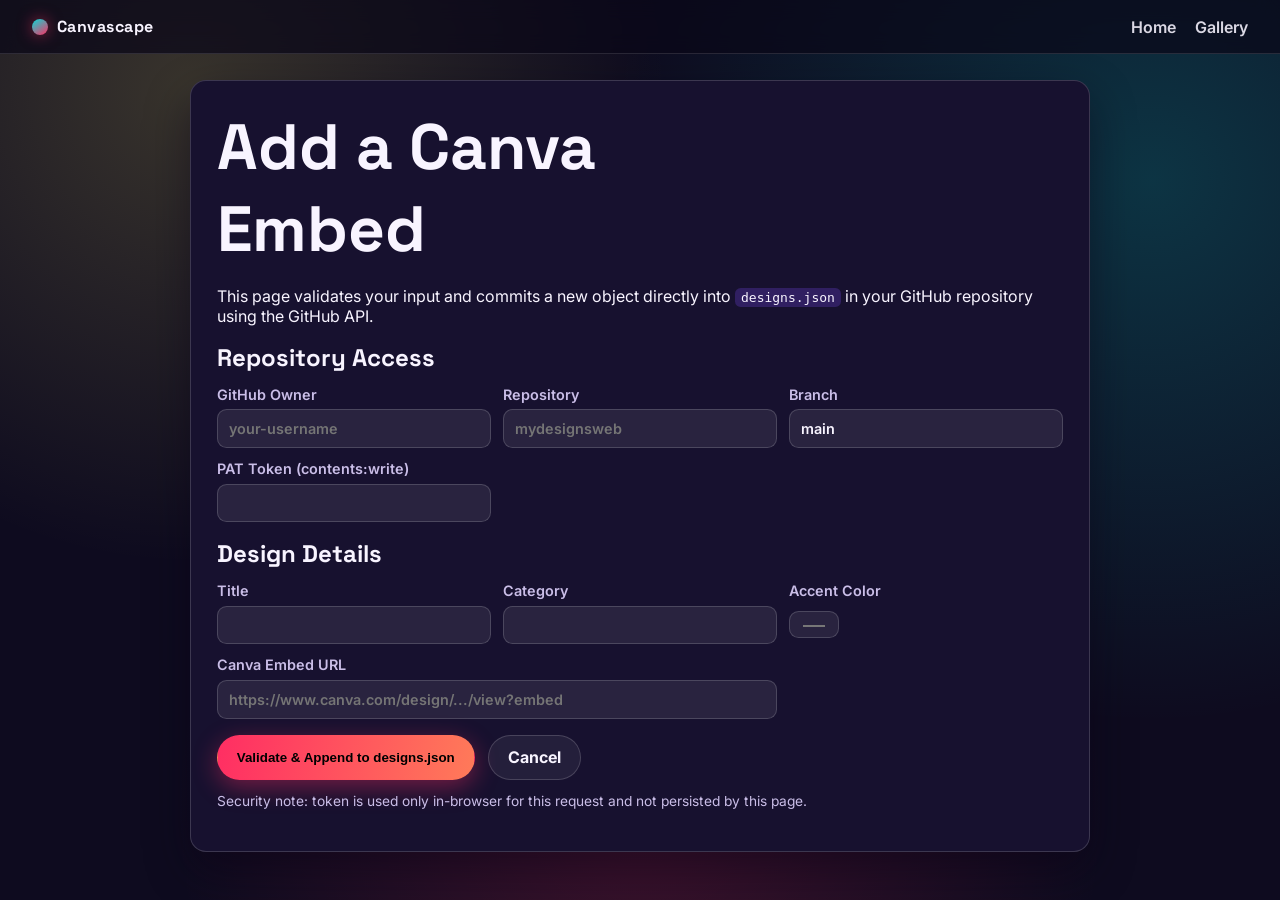
==== add-design.html @ a6a27730 "Add validated GitHub-backed design uploader page" ====
<!DOCTYPE html>
<html lang="en">
  <head>
    <meta charset="UTF-8" />
    <meta name="viewport" content="width=device-width, initial-scale=1.0" />
    <title>Add Canva Design — Canvascape</title>
    <meta
      name="description"
      content="Validated Canva embed uploader that appends design data into designs.json in your GitHub repository."
    />
    <link rel="preconnect" href="https://fonts.googleapis.com" />
    <link rel="preconnect" href="https://fonts.gstatic.com" crossorigin />
    <link
      href="https://fonts.googleapis.com/css2?family=Inter:wght@400;600;700;800&family=Space+Grotesk:wght@600;700&display=swap"
      rel="stylesheet"
    />
    <link rel="stylesheet" href="styles.css" />
  </head>
  <body>
    <header class="topbar">
      <a class="logo" href="index.html" aria-label="Canvascape home">
        <span class="logo-mark"></span>
        Canvascape
      </a>
      <nav class="topnav" aria-label="Primary navigation">
        <a href="index.html">Home</a>
        <a href="index.html#gallery">Gallery</a>
      </nav>
    </header>

    <main class="admin-wrap">
      <section class="admin-panel">
        <h1>Add a Canva Embed</h1>
        <p>
          This page validates your input and commits a new object directly into
          <code>designs.json</code> in your GitHub repository using the GitHub API.
        </p>

        <form id="designForm" novalidate>
          <h2>Repository Access</h2>
          <div class="form-grid">
            <label>
              GitHub Owner
              <input name="owner" placeholder="your-username" required />
            </label>
            <label>
              Repository
              <input name="repo" placeholder="mydesignsweb" required />
            </label>
            <label>
              Branch
              <input name="branch" value="main" required />
            </label>
            <label>
              PAT Token (contents:write)
              <input name="token" type="password" required autocomplete="off" />
            </label>
          </div>

          <h2>Design Details</h2>
          <div class="form-grid">
            <label>
              Title
              <input name="title" maxlength="80" required />
            </label>
            <label>
              Category
              <input name="category" maxlength="40" required />
            </label>
            <label>
              Accent Color
              <input name="accent" type="color" value="#ff2e63" required />
            </label>
            <label class="span-2">
              Canva Embed URL
              <input
                name="embedUrl"
                type="url"
                placeholder="https://www.canva.com/design/.../view?embed"
                required
              />
            </label>
          </div>

          <div class="hero-actions">
            <button class="cta" type="submit">Validate & Append to designs.json</button>
            <a class="ghost-btn" href="index.html">Cancel</a>
          </div>
          <p class="hint">
            Security note: token is used only in-browser for this request and not persisted by this page.
          </p>
          <p id="status" role="status" aria-live="polite" class="status"></p>
        </form>
      </section>
    </main>

    <script src="admin.js" defer></script>
  </body>
</html>
---- styles.css ----
:root {
  --bg: #0e0b1f;
  --bg-alt: #17112f;
  --text: #f8f4ff;
  --muted: #cabee8;
  --card: rgba(255, 255, 255, 0.08);
  --border: rgba(255, 255, 255, 0.16);
  --shadow: 0 18px 45px rgba(8, 3, 20, 0.45);
  --accent-a: #ff2e63;
  --accent-b: #08d9d6;
  --accent-c: #f9ed69;
  --accent-d: #7c4dff;
}

* {
  box-sizing: border-box;
}

html,
body {
  margin: 0;
  min-height: 100%;
}

body {
  font-family: Inter, system-ui, -apple-system, Segoe UI, Roboto, Arial, sans-serif;
  color: var(--text);
  background:
    radial-gradient(circle at 15% 10%, rgba(249, 237, 105, 0.18), transparent 35%),
    radial-gradient(circle at 90% 20%, rgba(8, 217, 214, 0.2), transparent 40%),
    radial-gradient(circle at 50% 90%, rgba(255, 46, 99, 0.2), transparent 45%),
    var(--bg);
  cursor: none;
}

a {
  color: inherit;
  text-decoration: none;
}

.topbar {
  position: sticky;
  top: 0;
  z-index: 30;
  padding: 1rem clamp(1rem, 2.5vw, 2rem);
  background: rgba(11, 8, 24, 0.72);
  backdrop-filter: blur(10px);
  border-bottom: 1px solid rgba(255, 255, 255, 0.12);
  display: flex;
  align-items: center;
  justify-content: space-between;
  gap: 1rem;
}

.logo {
  display: inline-flex;
  align-items: center;
  font-family: 'Space Grotesk', sans-serif;
  font-weight: 700;
  letter-spacing: 0.03em;
}

.logo-mark {
  width: 1rem;
  height: 1rem;
  margin-right: 0.55rem;
  border-radius: 50%;
  background: linear-gradient(145deg, var(--accent-b), var(--accent-a));
  box-shadow: 0 0 0.9rem rgba(255, 46, 99, 0.55);
}

.topnav {
  display: flex;
  gap: clamp(0.5rem, 2vw, 1.2rem);
  flex-wrap: wrap;
}

.topnav a {
  opacity: 0.88;
  font-weight: 600;
}

.topnav a:hover {
  opacity: 1;
  color: var(--accent-c);
}

main {
  width: min(1100px, 92vw);
  margin: 0 auto;
}

.hero {
  padding: clamp(2rem, 7vw, 6rem) 0 2rem;
}

.eyebrow {
  text-transform: uppercase;
  letter-spacing: 0.08em;
  color: var(--accent-b);
  font-weight: 700;
  margin: 0 0 0.8rem;
}

h1,
h2 {
  font-family: 'Space Grotesk', Inter, sans-serif;
  margin: 0;
}

h1 {
  font-size: clamp(2rem, 5vw, 4rem);
  max-width: 13ch;
}

.hero-copy {
  max-width: 58ch;
  color: var(--muted);
  font-size: clamp(1rem, 1.8vw, 1.2rem);
  line-height: 1.65;
  margin: 1rem 0 1.5rem;
}

.hero-actions {
  display: flex;
  gap: 0.8rem;
  flex-wrap: wrap;
}

.cta,
.ghost-btn,
.filter-btn {
  border-radius: 999px;
  border: 1px solid transparent;
  font-weight: 700;
  padding: 0.72rem 1.2rem;
  transition: transform 150ms ease, box-shadow 150ms ease, background 150ms ease;
}

.cta {
  background: linear-gradient(100deg, var(--accent-a), #ff7a59);
  box-shadow: 0 7px 24px rgba(255, 46, 99, 0.4);
}

.cta:hover,
.ghost-btn:hover,
.filter-btn:hover {
  transform: translateY(-2px);
}

.ghost-btn,
.filter-btn {
  background: rgba(255, 255, 255, 0.06);
  border-color: var(--border);
  color: var(--text);
}

.gallery-section {
  padding: 1.5rem 0 3rem;
}

.section-heading p {
  color: var(--muted);
}

code {
  background: rgba(124, 77, 255, 0.24);
  padding: 0.12rem 0.4rem;
  border-radius: 0.35rem;
}

.filters {
  display: flex;
  flex-wrap: wrap;
  gap: 0.55rem;
  margin: 1.15rem 0 1.2rem;
}

.filter-btn.active {
  background: linear-gradient(120deg, var(--accent-d), var(--accent-b));
  border-color: transparent;
}

.design-grid {
  display: grid;
  grid-template-columns: repeat(auto-fit, minmax(260px, 1fr));
  gap: 1rem;
}

.design-card {
  background: var(--card);
  border: 1px solid var(--border);
  border-radius: 1.1rem;
  padding: 0.95rem;
  box-shadow: var(--shadow);
  display: grid;
  gap: 0.8rem;
}

.design-embed {
  width: 100%;
  min-height: 240px;
  border: none;
  border-radius: 0.8rem;
  background: linear-gradient(120deg, rgba(124, 77, 255, 0.25), rgba(8, 217, 214, 0.16));
}

.design-placeholder {
  min-height: 240px;
  border-radius: 0.8rem;
  padding: 1rem;
  background: linear-gradient(135deg, rgba(255, 46, 99, 0.24), rgba(8, 217, 214, 0.15));
  border: 1px dashed rgba(255, 255, 255, 0.45);
  color: #fff;
}

.design-meta {
  display: flex;
  align-items: center;
  justify-content: space-between;
  gap: 0.7rem;
}

.tag {
  font-size: 0.76rem;
  border-radius: 999px;
  padding: 0.3rem 0.6rem;
  background: rgba(255, 255, 255, 0.13);
  text-transform: uppercase;
  letter-spacing: 0.06em;
}

.workflow {
  margin: 0 0 4rem;
  background: var(--bg-alt);
  border: 1px solid var(--border);
  border-radius: 1rem;
  padding: 1rem 1.2rem;
}

.workflow ol {
  margin: 0.7rem 0 0;
  padding-inline-start: 1.15rem;
  color: var(--muted);
}

.footer {
  border-top: 1px solid var(--border);
  text-align: center;
  color: var(--muted);
  padding: 1.2rem;
}

.cursor-dot,
.cursor-ring {
  position: fixed;
  top: 0;
  left: 0;
  transform: translate(-50%, -50%);
  pointer-events: none;
  z-index: 999;
}

.cursor-dot {
  width: 12px;
  height: 12px;
  background: #ff2a2a;
  border-radius: 50%;
}

.cursor-ring {
  width: 36px;
  height: 36px;
  border: 2px solid #ff2a2a;
  border-radius: 50%;
  mix-blend-mode: screen;
}

@media (max-width: 720px) {
  body {
    cursor: auto;
  }

  .cursor-dot,
  .cursor-ring {
    display: none;
  }

  .topbar {
    position: static;
  }
}

@media (prefers-reduced-motion: reduce) {
  *,
  *::before,
  *::after {
    animation-duration: 0.01ms !important;
    animation-iteration-count: 1 !important;
    transition-duration: 0.01ms !important;
    scroll-behavior: auto !important;
  }
}

.admin-wrap {
  width: min(900px, 92vw);
  margin: 1.6rem auto 3rem;
}

.admin-panel {
  background: var(--bg-alt);
  border: 1px solid var(--border);
  border-radius: 1rem;
  box-shadow: var(--shadow);
  padding: clamp(1rem, 2vw, 1.8rem);
}

.admin-panel h1 {
  margin-bottom: 0.4rem;
}

.form-grid {
  margin: 0.8rem 0 1rem;
  display: grid;
  grid-template-columns: repeat(auto-fit, minmax(220px, 1fr));
  gap: 0.75rem;
}

.form-grid label {
  display: grid;
  gap: 0.4rem;
  font-size: 0.9rem;
  font-weight: 600;
  color: var(--muted);
}

.form-grid input {
  border: 1px solid var(--border);
  border-radius: 0.6rem;
  background: rgba(255, 255, 255, 0.08);
  color: var(--text);
  padding: 0.62rem 0.7rem;
  font: inherit;
}

.form-grid input:focus {
  outline: 2px solid rgba(8, 217, 214, 0.6);
  border-color: transparent;
}

.span-2 {
  grid-column: span 2;
}

.hint {
  color: var(--muted);
  font-size: 0.86rem;
}

.status {
  font-weight: 700;
  margin-top: 0.8rem;
}

.status.error {
  color: #ff7f95;
}

@media (max-width: 720px) {
  .span-2 {
    grid-column: span 1;
  }
}
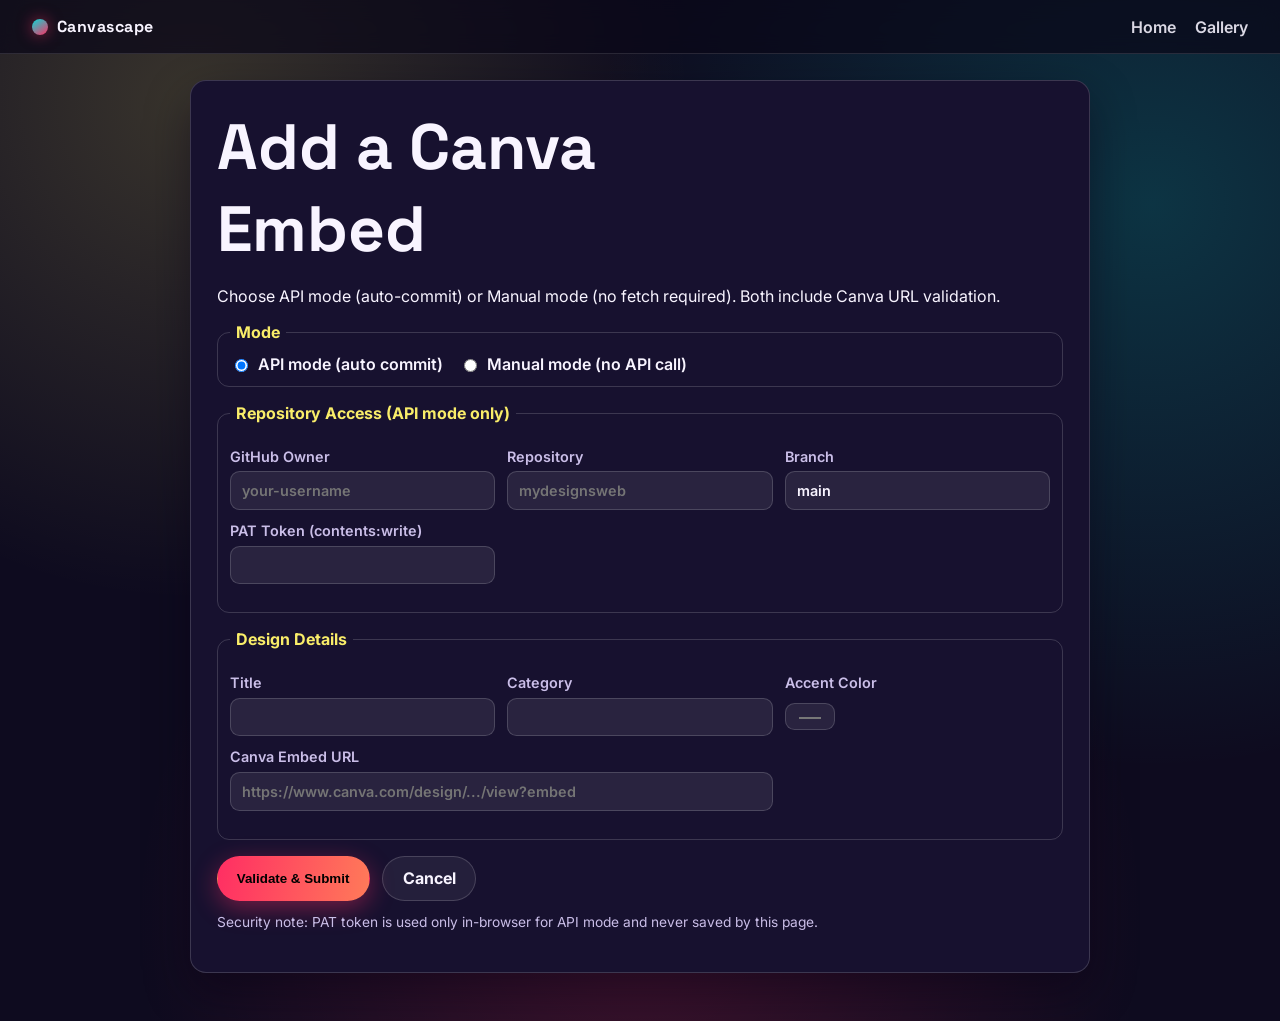
==== commit fa761353: "Reorganize uploader form and add explicit manual mode" ====
--- a/add-design.html
+++ b/add-design.html
@@ -32,65 +32,88 @@
       <section class="admin-panel">
         <h1>Add a Canva Embed</h1>
         <p>
-          This page validates your input and commits a new object directly into
-          <code>designs.json</code> in your GitHub repository using the GitHub API.
+          Choose API mode (auto-commit) or Manual mode (no fetch required). Both include Canva URL validation.
         </p>
 
         <form id="designForm" novalidate>
-          <h2>Repository Access</h2>
-          <div class="form-grid">
-            <label>
-              GitHub Owner
-              <input name="owner" placeholder="your-username" required />
-            </label>
-            <label>
-              Repository
-              <input name="repo" placeholder="mydesignsweb" required />
-            </label>
-            <label>
-              Branch
-              <input name="branch" value="main" required />
-            </label>
-            <label>
-              PAT Token (contents:write)
-              <input name="token" type="password" required autocomplete="off" />
-            </label>
-          </div>
+          <fieldset class="form-block">
+            <legend>Mode</legend>
+            <div class="mode-switch" role="radiogroup" aria-label="Uploader mode">
+              <label><input type="radio" name="mode" value="api" checked /> API mode (auto commit)</label>
+              <label><input type="radio" name="mode" value="manual" /> Manual mode (no API call)</label>
+            </div>
+          </fieldset>
 
-          <h2>Design Details</h2>
-          <div class="form-grid">
-            <label>
-              Title
-              <input name="title" maxlength="80" required />
-            </label>
-            <label>
-              Category
-              <input name="category" maxlength="40" required />
-            </label>
-            <label>
-              Accent Color
-              <input name="accent" type="color" value="#ff2e63" required />
-            </label>
-            <label class="span-2">
-              Canva Embed URL
-              <input
-                name="embedUrl"
-                type="url"
-                placeholder="https://www.canva.com/design/.../view?embed"
-                required
-              />
-            </label>
-          </div>
+          <fieldset class="form-block" id="repoBlock">
+            <legend>Repository Access (API mode only)</legend>
+            <div class="form-grid">
+              <label>
+                GitHub Owner
+                <input name="owner" placeholder="your-username" />
+              </label>
+              <label>
+                Repository
+                <input name="repo" placeholder="mydesignsweb" />
+              </label>
+              <label>
+                Branch
+                <input name="branch" value="main" />
+              </label>
+              <label>
+                PAT Token (contents:write)
+                <input name="token" type="password" autocomplete="off" />
+              </label>
+            </div>
+          </fieldset>
+
+          <fieldset class="form-block">
+            <legend>Design Details</legend>
+            <div class="form-grid">
+              <label>
+                Title
+                <input name="title" maxlength="80" required />
+              </label>
+              <label>
+                Category
+                <input name="category" maxlength="40" required />
+              </label>
+              <label>
+                Accent Color
+                <input name="accent" type="color" value="#ff2e63" required />
+              </label>
+              <label class="span-2">
+                Canva Embed URL
+                <input
+                  name="embedUrl"
+                  type="url"
+                  placeholder="https://www.canva.com/design/.../view?embed"
+                  required
+                />
+              </label>
+            </div>
+          </fieldset>
 
           <div class="hero-actions">
-            <button class="cta" type="submit">Validate & Append to designs.json</button>
+            <button class="cta" type="submit">Validate & Submit</button>
             <a class="ghost-btn" href="index.html">Cancel</a>
           </div>
           <p class="hint">
-            Security note: token is used only in-browser for this request and not persisted by this page.
+            Security note: PAT token is used only in-browser for API mode and never saved by this page.
           </p>
           <p id="status" role="status" aria-live="polite" class="status"></p>
         </form>
+
+        <section id="manualFallback" class="manual-fallback hidden" aria-live="polite">
+          <h2>Manual update block</h2>
+          <p>
+            Copy this JSON object and append it inside your <code>designs.json</code> array, then commit on GitHub.
+          </p>
+          <textarea id="manualJson" rows="8" readonly></textarea>
+          <div class="hero-actions">
+            <button id="copyJson" class="ghost-btn" type="button">Copy JSON object</button>
+            <a id="openEditor" class="ghost-btn" target="_blank" rel="noopener">Open GitHub designs.json editor</a>
+          </div>
+        </section>
       </section>
     </main>
 
--- a/styles.css
+++ b/styles.css
@@ -371,3 +371,56 @@
     grid-column: span 1;
   }
 }
+
+.manual-fallback {
+  margin-top: 1.2rem;
+  border: 1px solid var(--border);
+  border-radius: 0.8rem;
+  padding: 1rem;
+  background: rgba(255, 255, 255, 0.04);
+}
+
+.hidden {
+  display: none;
+}
+
+#manualJson {
+  width: 100%;
+  border: 1px solid var(--border);
+  border-radius: 0.6rem;
+  margin: 0.6rem 0 0.8rem;
+  background: #130d26;
+  color: #f6f1ff;
+  padding: 0.8rem;
+  font-family: ui-monospace, SFMono-Regular, Menlo, Consolas, monospace;
+}
+
+.form-block {
+  margin: 0 0 1rem;
+  border: 1px solid var(--border);
+  border-radius: 0.75rem;
+  padding: 0.75rem;
+}
+
+.form-block legend {
+  padding: 0 0.4rem;
+  font-weight: 700;
+  color: var(--accent-c);
+}
+
+.mode-switch {
+  display: flex;
+  gap: 1rem;
+  flex-wrap: wrap;
+}
+
+.mode-switch label {
+  display: inline-flex;
+  align-items: center;
+  gap: 0.45rem;
+  font-weight: 600;
+}
+
+.dimmed {
+  opacity: 0.45;
+}
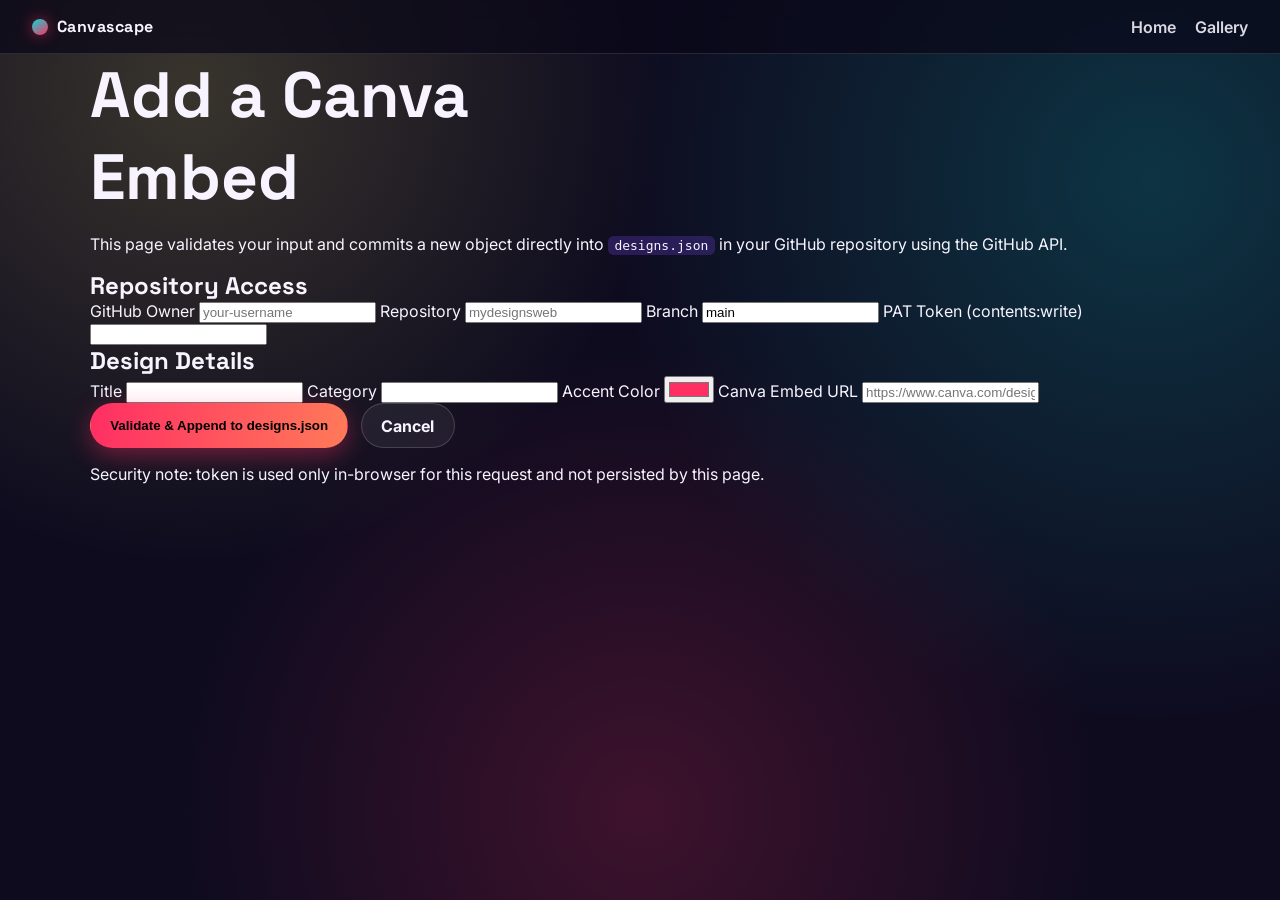
==== commit 95bcbab0: "Merge branch 'main' into codex/create-bold-colorful-portfolio-website-dgyn2u" ====
--- a/add-design.html
+++ b/add-design.html
@@ -32,88 +32,65 @@
       <section class="admin-panel">
         <h1>Add a Canva Embed</h1>
         <p>
-          Choose API mode (auto-commit) or Manual mode (no fetch required). Both include Canva URL validation.
+          This page validates your input and commits a new object directly into
+          <code>designs.json</code> in your GitHub repository using the GitHub API.
         </p>
 
         <form id="designForm" novalidate>
-          <fieldset class="form-block">
-            <legend>Mode</legend>
-            <div class="mode-switch" role="radiogroup" aria-label="Uploader mode">
-              <label><input type="radio" name="mode" value="api" checked /> API mode (auto commit)</label>
-              <label><input type="radio" name="mode" value="manual" /> Manual mode (no API call)</label>
-            </div>
-          </fieldset>
+          <h2>Repository Access</h2>
+          <div class="form-grid">
+            <label>
+              GitHub Owner
+              <input name="owner" placeholder="your-username" required />
+            </label>
+            <label>
+              Repository
+              <input name="repo" placeholder="mydesignsweb" required />
+            </label>
+            <label>
+              Branch
+              <input name="branch" value="main" required />
+            </label>
+            <label>
+              PAT Token (contents:write)
+              <input name="token" type="password" required autocomplete="off" />
+            </label>
+          </div>
 
-          <fieldset class="form-block" id="repoBlock">
-            <legend>Repository Access (API mode only)</legend>
-            <div class="form-grid">
-              <label>
-                GitHub Owner
-                <input name="owner" placeholder="your-username" />
-              </label>
-              <label>
-                Repository
-                <input name="repo" placeholder="mydesignsweb" />
-              </label>
-              <label>
-                Branch
-                <input name="branch" value="main" />
-              </label>
-              <label>
-                PAT Token (contents:write)
-                <input name="token" type="password" autocomplete="off" />
-              </label>
-            </div>
-          </fieldset>
-
-          <fieldset class="form-block">
-            <legend>Design Details</legend>
-            <div class="form-grid">
-              <label>
-                Title
-                <input name="title" maxlength="80" required />
-              </label>
-              <label>
-                Category
-                <input name="category" maxlength="40" required />
-              </label>
-              <label>
-                Accent Color
-                <input name="accent" type="color" value="#ff2e63" required />
-              </label>
-              <label class="span-2">
-                Canva Embed URL
-                <input
-                  name="embedUrl"
-                  type="url"
-                  placeholder="https://www.canva.com/design/.../view?embed"
-                  required
-                />
-              </label>
-            </div>
-          </fieldset>
+          <h2>Design Details</h2>
+          <div class="form-grid">
+            <label>
+              Title
+              <input name="title" maxlength="80" required />
+            </label>
+            <label>
+              Category
+              <input name="category" maxlength="40" required />
+            </label>
+            <label>
+              Accent Color
+              <input name="accent" type="color" value="#ff2e63" required />
+            </label>
+            <label class="span-2">
+              Canva Embed URL
+              <input
+                name="embedUrl"
+                type="url"
+                placeholder="https://www.canva.com/design/.../view?embed"
+                required
+              />
+            </label>
+          </div>
 
           <div class="hero-actions">
-            <button class="cta" type="submit">Validate & Submit</button>
+            <button class="cta" type="submit">Validate & Append to designs.json</button>
             <a class="ghost-btn" href="index.html">Cancel</a>
           </div>
           <p class="hint">
-            Security note: PAT token is used only in-browser for API mode and never saved by this page.
+            Security note: token is used only in-browser for this request and not persisted by this page.
           </p>
           <p id="status" role="status" aria-live="polite" class="status"></p>
         </form>
-
-        <section id="manualFallback" class="manual-fallback hidden" aria-live="polite">
-          <h2>Manual update block</h2>
-          <p>
-            Copy this JSON object and append it inside your <code>designs.json</code> array, then commit on GitHub.
-          </p>
-          <textarea id="manualJson" rows="8" readonly></textarea>
-          <div class="hero-actions">
-            <button id="copyJson" class="ghost-btn" type="button">Copy JSON object</button>
-            <a id="openEditor" class="ghost-btn" target="_blank" rel="noopener">Open GitHub designs.json editor</a>
-          </div>
-        </section>
       </section>
     </main>
 
--- a/styles.css
+++ b/styles.css
@@ -301,126 +301,3 @@
     scroll-behavior: auto !important;
   }
 }
-
-.admin-wrap {
-  width: min(900px, 92vw);
-  margin: 1.6rem auto 3rem;
-}
-
-.admin-panel {
-  background: var(--bg-alt);
-  border: 1px solid var(--border);
-  border-radius: 1rem;
-  box-shadow: var(--shadow);
-  padding: clamp(1rem, 2vw, 1.8rem);
-}
-
-.admin-panel h1 {
-  margin-bottom: 0.4rem;
-}
-
-.form-grid {
-  margin: 0.8rem 0 1rem;
-  display: grid;
-  grid-template-columns: repeat(auto-fit, minmax(220px, 1fr));
-  gap: 0.75rem;
-}
-
-.form-grid label {
-  display: grid;
-  gap: 0.4rem;
-  font-size: 0.9rem;
-  font-weight: 600;
-  color: var(--muted);
-}
-
-.form-grid input {
-  border: 1px solid var(--border);
-  border-radius: 0.6rem;
-  background: rgba(255, 255, 255, 0.08);
-  color: var(--text);
-  padding: 0.62rem 0.7rem;
-  font: inherit;
-}
-
-.form-grid input:focus {
-  outline: 2px solid rgba(8, 217, 214, 0.6);
-  border-color: transparent;
-}
-
-.span-2 {
-  grid-column: span 2;
-}
-
-.hint {
-  color: var(--muted);
-  font-size: 0.86rem;
-}
-
-.status {
-  font-weight: 700;
-  margin-top: 0.8rem;
-}
-
-.status.error {
-  color: #ff7f95;
-}
-
-@media (max-width: 720px) {
-  .span-2 {
-    grid-column: span 1;
-  }
-}
-
-.manual-fallback {
-  margin-top: 1.2rem;
-  border: 1px solid var(--border);
-  border-radius: 0.8rem;
-  padding: 1rem;
-  background: rgba(255, 255, 255, 0.04);
-}
-
-.hidden {
-  display: none;
-}
-
-#manualJson {
-  width: 100%;
-  border: 1px solid var(--border);
-  border-radius: 0.6rem;
-  margin: 0.6rem 0 0.8rem;
-  background: #130d26;
-  color: #f6f1ff;
-  padding: 0.8rem;
-  font-family: ui-monospace, SFMono-Regular, Menlo, Consolas, monospace;
-}
-
-.form-block {
-  margin: 0 0 1rem;
-  border: 1px solid var(--border);
-  border-radius: 0.75rem;
-  padding: 0.75rem;
-}
-
-.form-block legend {
-  padding: 0 0.4rem;
-  font-weight: 700;
-  color: var(--accent-c);
-}
-
-.mode-switch {
-  display: flex;
-  gap: 1rem;
-  flex-wrap: wrap;
-}
-
-.mode-switch label {
-  display: inline-flex;
-  align-items: center;
-  gap: 0.45rem;
-  font-weight: 600;
-}
-
-.dimmed {
-  opacity: 0.45;
-}
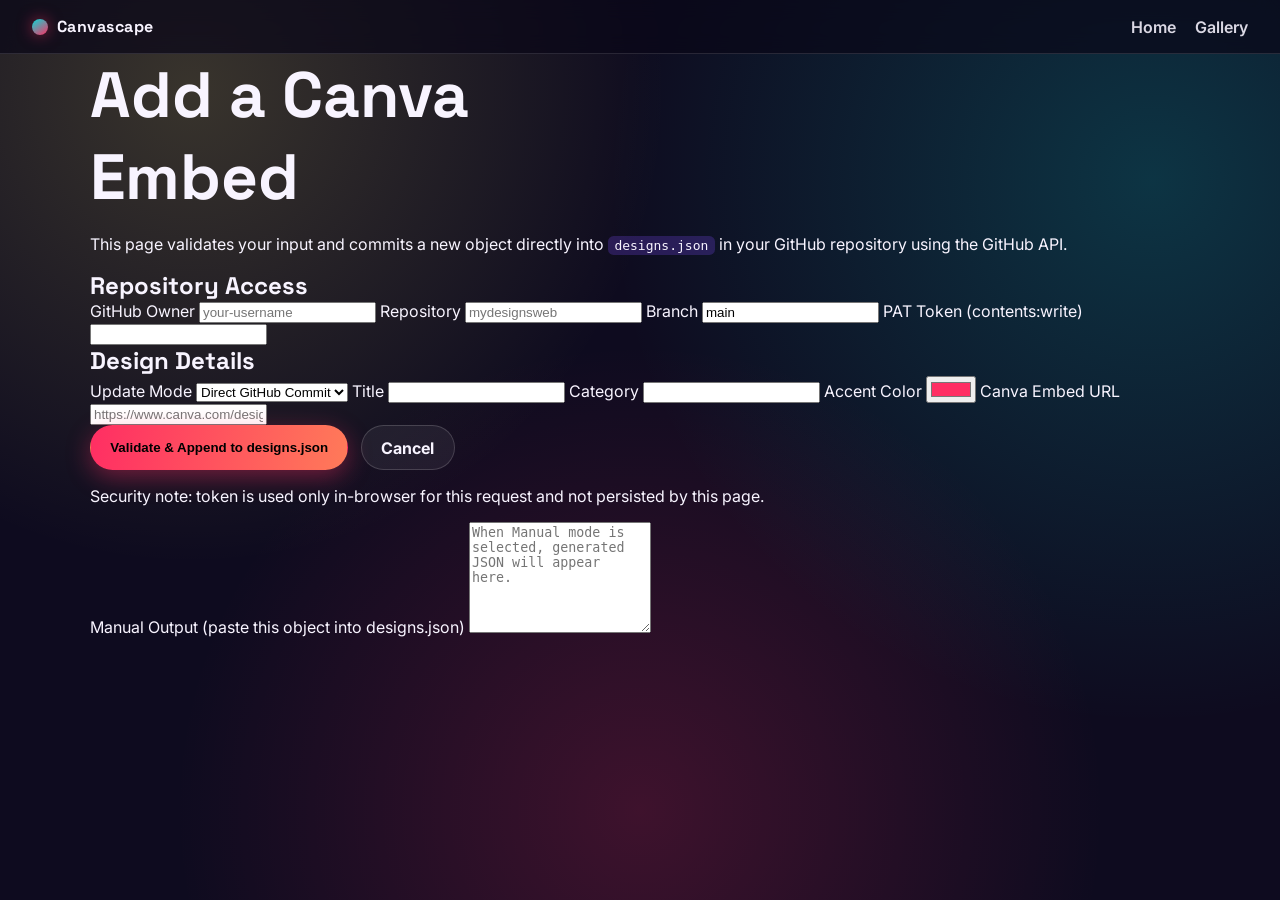
==== commit adc0aa7a: "Expose add-design uploader link in main UI" ====
--- a/add-design.html
+++ b/add-design.html
@@ -60,6 +60,13 @@
           <h2>Design Details</h2>
           <div class="form-grid">
             <label>
+              Update Mode
+              <select name="mode" id="mode">
+                <option value="github" selected>Direct GitHub Commit</option>
+                <option value="manual">Manual (Copy JSON)</option>
+              </select>
+            </label>
+            <label>
               Title
               <input name="title" maxlength="80" required />
             </label>
@@ -89,6 +96,15 @@
           <p class="hint">
             Security note: token is used only in-browser for this request and not persisted by this page.
           </p>
+          <label class="span-2">
+            Manual Output (paste this object into designs.json)
+            <textarea
+              id="manualOutput"
+              rows="7"
+              readonly
+              placeholder="When Manual mode is selected, generated JSON will appear here."
+            ></textarea>
+          </label>
           <p id="status" role="status" aria-live="polite" class="status"></p>
         </form>
       </section>
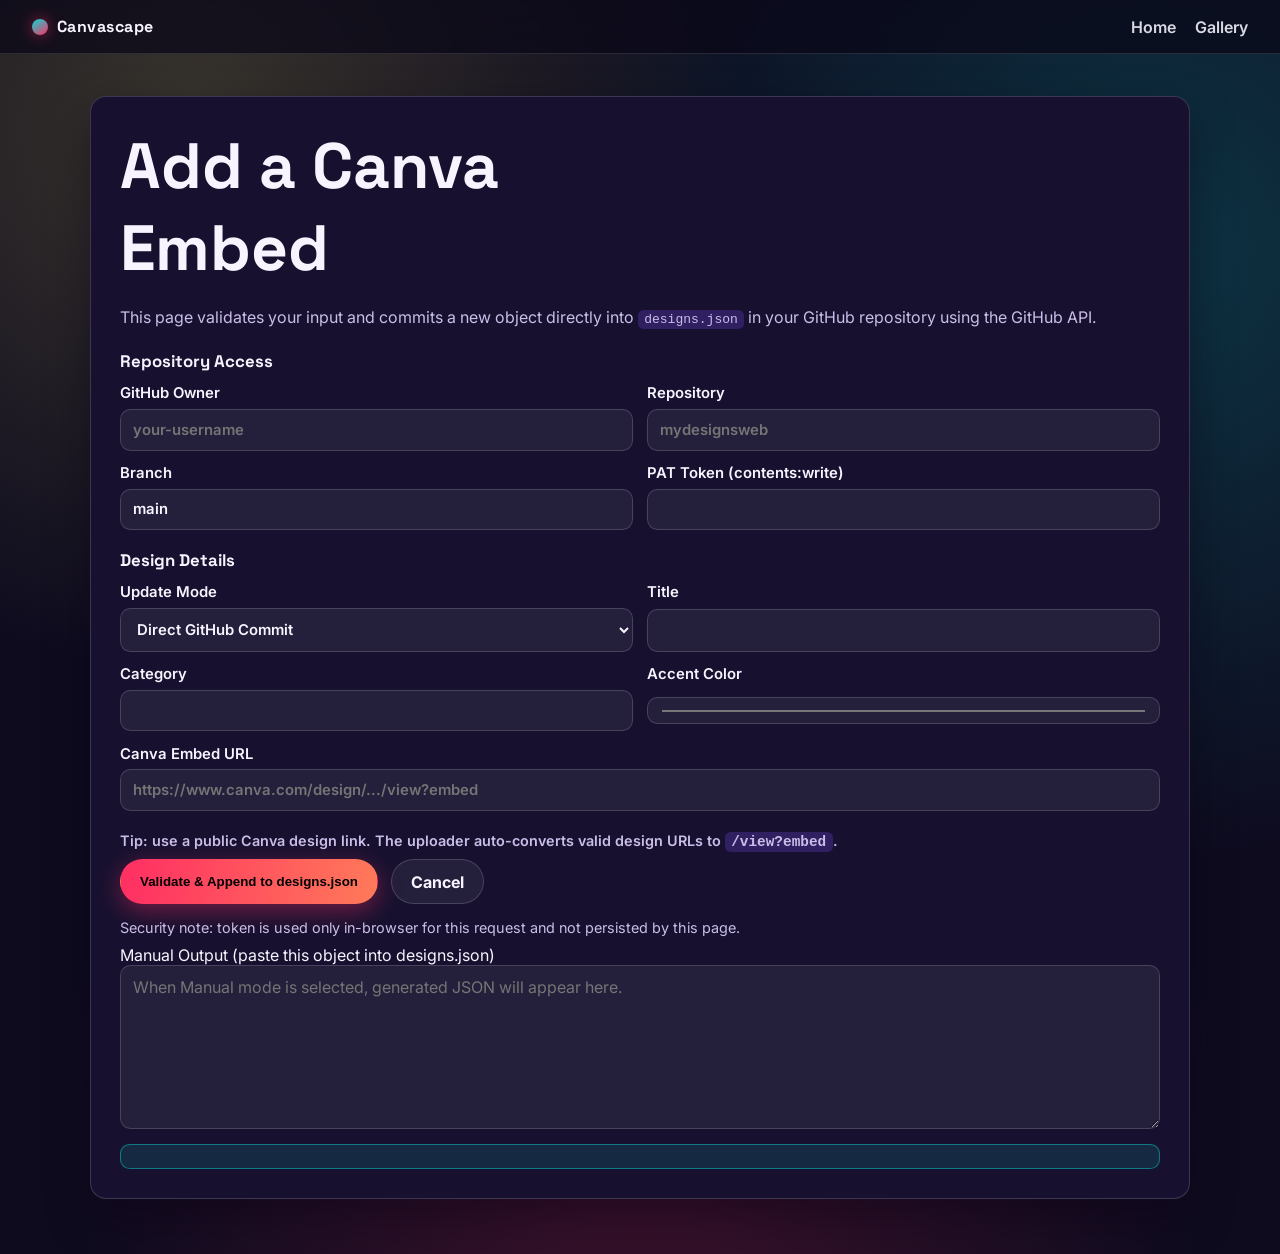
==== commit d7452739: "Normalize Canva links to embeddable view URLs" ====
--- a/add-design.html
+++ b/add-design.html
@@ -86,6 +86,9 @@
                 placeholder="https://www.canva.com/design/.../view?embed"
                 required
               />
+              <small class="hint">
+                Tip: use a public Canva design link. The uploader auto-converts valid design URLs to <code>/view?embed</code>.
+              </small>
             </label>
           </div>
 
--- a/styles.css
+++ b/styles.css
@@ -244,6 +244,89 @@
   color: var(--muted);
 }
 
+.admin-wrap {
+  padding: clamp(1.4rem, 4vw, 2.6rem) 0 3.5rem;
+}
+
+.admin-panel {
+  background: var(--bg-alt);
+  border: 1px solid var(--border);
+  border-radius: 1rem;
+  box-shadow: var(--shadow);
+  padding: clamp(1rem, 2.8vw, 1.8rem);
+}
+
+.admin-panel > p {
+  color: var(--muted);
+  line-height: 1.6;
+}
+
+.admin-panel h2 {
+  margin: 1.2rem 0 0.75rem;
+  font-size: 1.05rem;
+}
+
+.form-grid {
+  display: grid;
+  grid-template-columns: repeat(2, minmax(0, 1fr));
+  gap: 0.85rem;
+}
+
+.form-grid label,
+.admin-panel > label {
+  display: grid;
+  gap: 0.4rem;
+  font-weight: 600;
+  font-size: 0.93rem;
+}
+
+.span-2 {
+  grid-column: 1 / -1;
+}
+
+.admin-panel input,
+.admin-panel select,
+.admin-panel textarea {
+  width: 100%;
+  border: 1px solid var(--border);
+  border-radius: 0.65rem;
+  background: rgba(255, 255, 255, 0.06);
+  color: var(--text);
+  padding: 0.68rem 0.75rem;
+  font: inherit;
+}
+
+.admin-panel input:focus,
+.admin-panel select:focus,
+.admin-panel textarea:focus {
+  outline: 2px solid color-mix(in srgb, var(--accent-b) 70%, white);
+  outline-offset: 1px;
+}
+
+.admin-panel textarea {
+  resize: vertical;
+  min-height: 130px;
+}
+
+.admin-panel .hint {
+  color: var(--muted);
+  font-size: 0.9rem;
+  margin: 0.9rem 0 0.6rem;
+}
+
+.status {
+  margin: 0.7rem 0 0;
+  padding: 0.72rem 0.8rem;
+  border-radius: 0.6rem;
+  border: 1px solid rgba(8, 217, 214, 0.45);
+  background: rgba(8, 217, 214, 0.12);
+}
+
+.status.error {
+  border-color: rgba(255, 46, 99, 0.45);
+  background: rgba(255, 46, 99, 0.12);
+}
+
 .footer {
   border-top: 1px solid var(--border);
   text-align: center;
@@ -289,6 +372,10 @@
   .topbar {
     position: static;
   }
+
+  .form-grid {
+    grid-template-columns: 1fr;
+  }
 }
 
 @media (prefers-reduced-motion: reduce) {
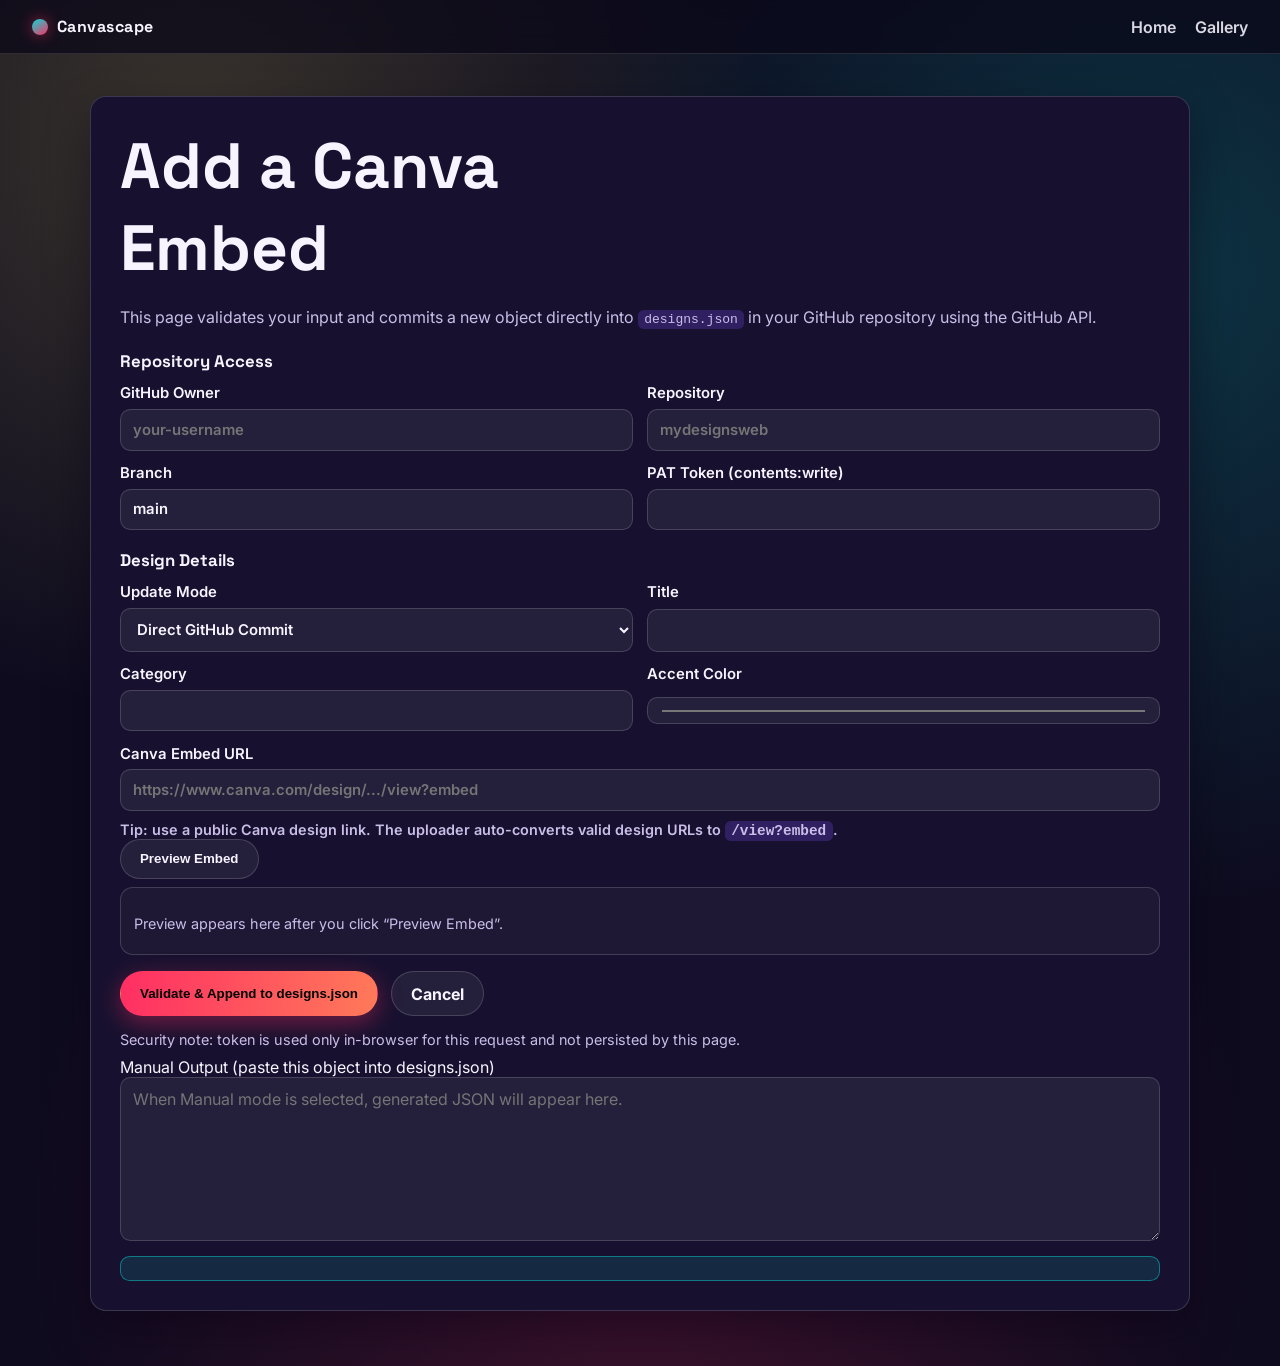
==== commit f165121b: "Add embed preview and harden gallery filtering" ====
--- a/add-design.html
+++ b/add-design.html
@@ -93,6 +93,13 @@
           </div>
 
           <div class="hero-actions">
+            <button class="ghost-btn" id="previewBtn" type="button">Preview Embed</button>
+          </div>
+          <section class="preview-panel" id="previewPanel" aria-live="polite">
+            <p class="hint">Preview appears here after you click “Preview Embed”.</p>
+          </section>
+
+          <div class="hero-actions">
             <button class="cta" type="submit">Validate & Append to designs.json</button>
             <a class="ghost-btn" href="index.html">Cancel</a>
           </div>
--- a/styles.css
+++ b/styles.css
@@ -296,6 +296,12 @@
   font: inherit;
 }
 
+.admin-panel input:disabled,
+.admin-panel select:disabled {
+  opacity: 0.55;
+  cursor: not-allowed;
+}
+
 .admin-panel input:focus,
 .admin-panel select:focus,
 .admin-panel textarea:focus {
@@ -312,6 +318,22 @@
   color: var(--muted);
   font-size: 0.9rem;
   margin: 0.9rem 0 0.6rem;
+}
+
+.admin-panel small.hint {
+  margin: 0.2rem 0 0;
+}
+
+.preview-panel {
+  margin: 0.5rem 0 1rem;
+  padding: 0.8rem;
+  border: 1px solid var(--border);
+  border-radius: 0.8rem;
+  background: rgba(255, 255, 255, 0.03);
+}
+
+.preview-panel .design-embed {
+  min-height: 320px;
 }
 
 .status {
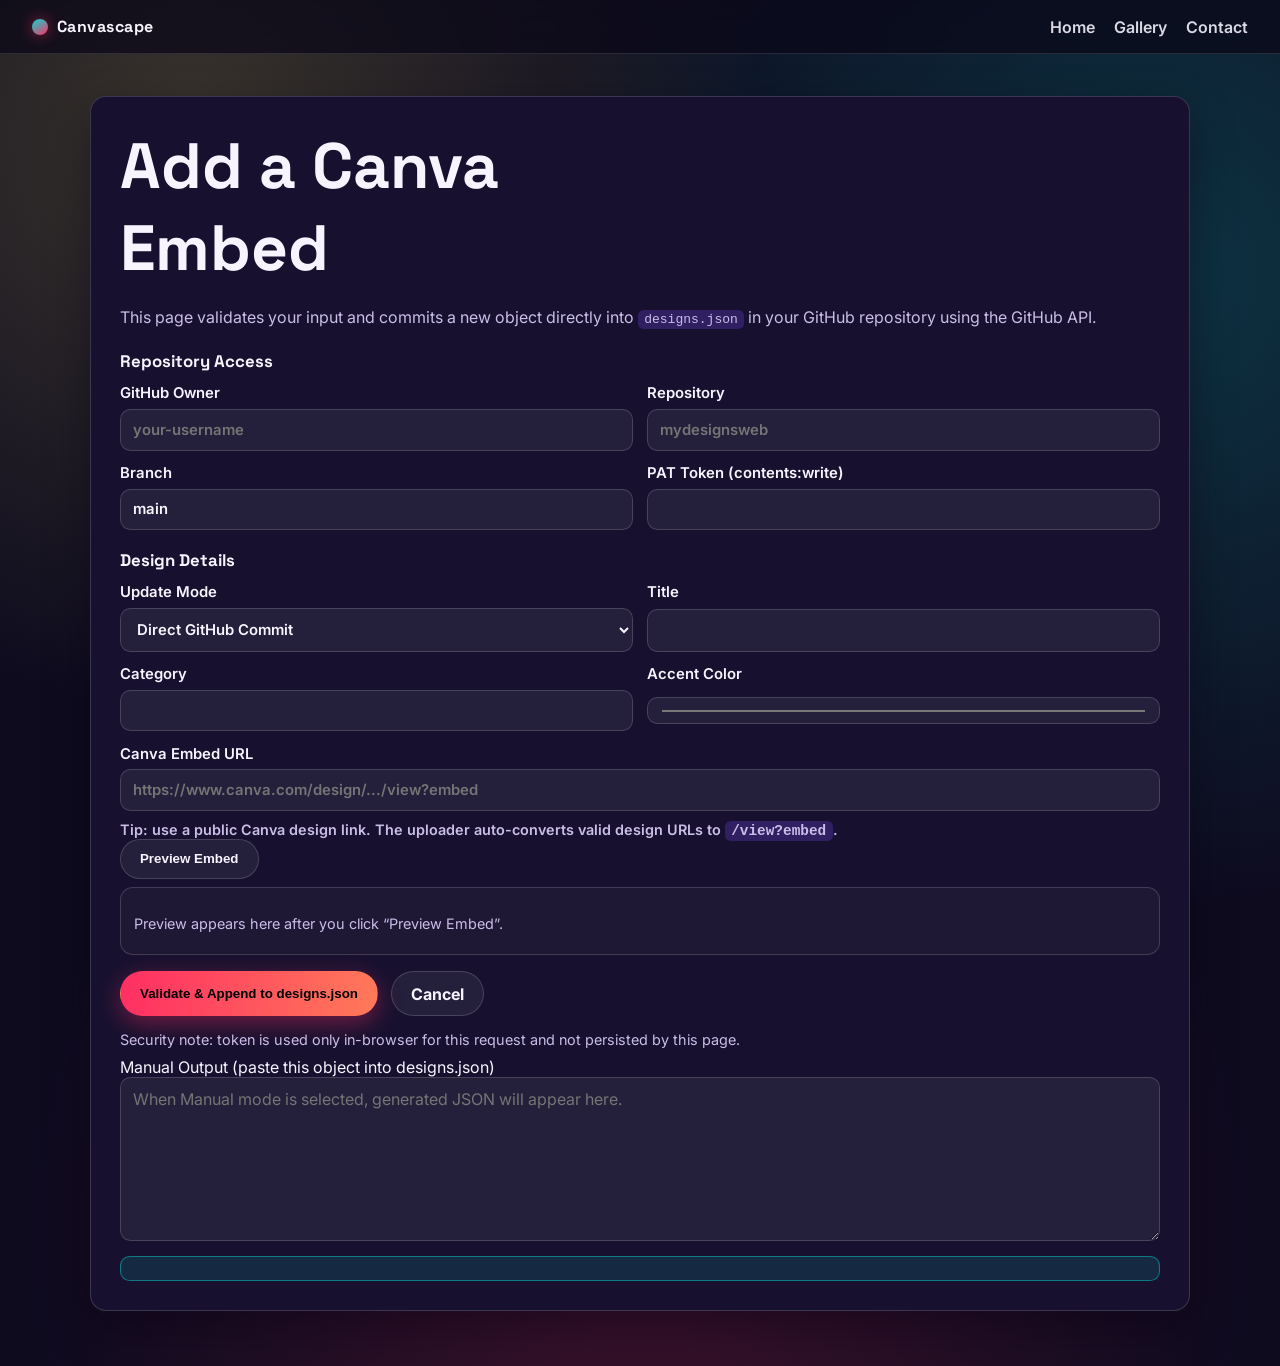
==== commit cb747fc4: "Fix homepage nav and stabilize custom cursor behavior" ====
--- a/add-design.html
+++ b/add-design.html
@@ -25,6 +25,7 @@
       <nav class="topnav" aria-label="Primary navigation">
         <a href="index.html">Home</a>
         <a href="index.html#gallery">Gallery</a>
+        <a href="contact.html">Contact</a>
       </nav>
     </header>
 
--- a/styles.css
+++ b/styles.css
@@ -33,6 +33,10 @@
   cursor: none;
 }
 
+body.contact-page {
+  cursor: auto;
+}
+
 a {
   color: inherit;
   text-decoration: none;
@@ -121,6 +125,12 @@
   margin: 1rem 0 1.5rem;
 }
 
+.hero-note {
+  margin: -0.6rem 0 1.2rem;
+  color: var(--muted);
+  font-size: 0.95rem;
+}
+
 .hero-actions {
   display: flex;
   gap: 0.8rem;
@@ -137,6 +147,12 @@
   transition: transform 150ms ease, box-shadow 150ms ease, background 150ms ease;
 }
 
+.ghost-btn:disabled {
+  opacity: 0.45;
+  cursor: not-allowed;
+  transform: none;
+}
+
 .cta {
   background: linear-gradient(100deg, var(--accent-a), #ff7a59);
   box-shadow: 0 7px 24px rgba(255, 46, 99, 0.4);
@@ -195,6 +211,8 @@
   box-shadow: var(--shadow);
   display: grid;
   gap: 0.8rem;
+  grid-template-rows: auto auto auto;
+  align-content: start;
 }
 
 .design-embed {
@@ -219,6 +237,43 @@
   align-items: center;
   justify-content: space-between;
   gap: 0.7rem;
+  min-height: 3.2rem;
+}
+
+.design-meta h3 {
+  margin: 0;
+  line-height: 1.25;
+  font-size: 1.05rem;
+  display: -webkit-box;
+  -webkit-line-clamp: 2;
+  -webkit-box-orient: vertical;
+  overflow: hidden;
+}
+
+.card-actions {
+  display: flex;
+  justify-content: flex-end;
+}
+
+.preview-btn {
+  padding: 0.6rem 1rem;
+  font-size: 0.85rem;
+  min-width: 120px;
+  text-align: center;
+}
+
+.empty-state {
+  border: 1px dashed var(--border);
+  border-radius: 1rem;
+  padding: 1.2rem;
+  color: var(--muted);
+  background: rgba(255, 255, 255, 0.04);
+}
+
+.empty-state strong {
+  display: block;
+  color: var(--text);
+  margin-bottom: 0.35rem;
 }
 
 .tag {
@@ -244,6 +299,14 @@
   color: var(--muted);
 }
 
+.feature-list {
+  margin: 0.7rem 0 0;
+  padding-inline-start: 1.15rem;
+  color: var(--muted);
+  display: grid;
+  gap: 0.55rem;
+}
+
 .admin-wrap {
   padding: clamp(1.4rem, 4vw, 2.6rem) 0 3.5rem;
 }
@@ -349,11 +412,143 @@
   background: rgba(255, 46, 99, 0.12);
 }
 
+.contact-main {
+  padding: clamp(1.5rem, 4vw, 3rem) 0 3rem;
+}
+
+.contact-hero {
+  margin-bottom: 1.5rem;
+}
+
+.contact-grid {
+  display: grid;
+  grid-template-columns: repeat(2, minmax(0, 1fr));
+  gap: 1rem;
+  margin-bottom: 1.25rem;
+}
+
+.contact-card,
+.contact-form-wrap {
+  background: var(--bg-alt);
+  border: 1px solid var(--border);
+  border-radius: 1rem;
+  box-shadow: var(--shadow);
+  padding: clamp(1rem, 2.7vw, 1.6rem);
+}
+
+.contact-card ul {
+  margin: 0.75rem 0 0;
+  padding-inline-start: 1.15rem;
+  color: var(--muted);
+  display: grid;
+  gap: 0.55rem;
+}
+
+.contact-form-wrap h2 {
+  margin-bottom: 0.95rem;
+}
+
+.contact-form {
+  display: grid;
+  grid-template-columns: repeat(2, minmax(0, 1fr));
+  gap: 0.85rem;
+}
+
+.contact-form label {
+  display: grid;
+  gap: 0.4rem;
+  font-weight: 600;
+  font-size: 0.93rem;
+}
+
+.contact-form input,
+.contact-form select,
+.contact-form textarea {
+  width: 100%;
+  border: 1px solid var(--border);
+  border-radius: 0.65rem;
+  background: rgba(255, 255, 255, 0.06);
+  color: var(--text);
+  padding: 0.68rem 0.75rem;
+  font: inherit;
+}
+
+.contact-form input:focus,
+.contact-form select:focus,
+.contact-form textarea:focus {
+  outline: 2px solid color-mix(in srgb, var(--accent-b) 70%, white);
+  outline-offset: 1px;
+}
+
+.contact-form textarea {
+  resize: vertical;
+  min-height: 130px;
+}
+
+.contact-actions {
+  grid-column: 1 / -1;
+  display: flex;
+  gap: 0.75rem;
+  flex-wrap: wrap;
+}
+
+.preview-modal {
+  position: fixed;
+  inset: 0;
+  background: rgba(3, 2, 12, 0.68);
+  backdrop-filter: blur(4px);
+  display: none;
+  align-items: center;
+  justify-content: center;
+  padding: 1rem;
+  z-index: 2000;
+}
+
+.preview-modal.open {
+  display: flex;
+}
+
+.preview-modal-inner {
+  width: min(900px, 96vw);
+  max-height: 92vh;
+  overflow: auto;
+  background: #120c28;
+  border: 1px solid var(--border);
+  border-radius: 1rem;
+  padding: 1rem;
+  display: grid;
+  gap: 0.8rem;
+}
+
+.preview-modal-head {
+  display: flex;
+  justify-content: space-between;
+  align-items: center;
+  gap: 0.8rem;
+}
+
+.preview-modal .design-embed {
+  min-height: 540px;
+}
+
+.preview-open-link {
+  justify-self: end;
+}
+
 .footer {
   border-top: 1px solid var(--border);
   text-align: center;
   color: var(--muted);
   padding: 1.2rem;
+}
+
+.footer h2 {
+  margin-bottom: 0.6rem;
+}
+
+.footer p {
+  max-width: 62ch;
+  margin: 0.5rem auto;
 }
 
 .cursor-dot,
@@ -364,6 +559,8 @@
   transform: translate(-50%, -50%);
   pointer-events: none;
   z-index: 999;
+  will-change: transform, opacity;
+  transition: opacity 0.15s ease;
 }
 
 .cursor-dot {
@@ -381,6 +578,11 @@
   mix-blend-mode: screen;
 }
 
+body.use-native-cursor,
+body.use-native-cursor * {
+  cursor: auto !important;
+}
+
 @media (max-width: 720px) {
   body {
     cursor: auto;
@@ -396,6 +598,11 @@
   }
 
   .form-grid {
+    grid-template-columns: 1fr;
+  }
+
+  .contact-grid,
+  .contact-form {
     grid-template-columns: 1fr;
   }
 }
